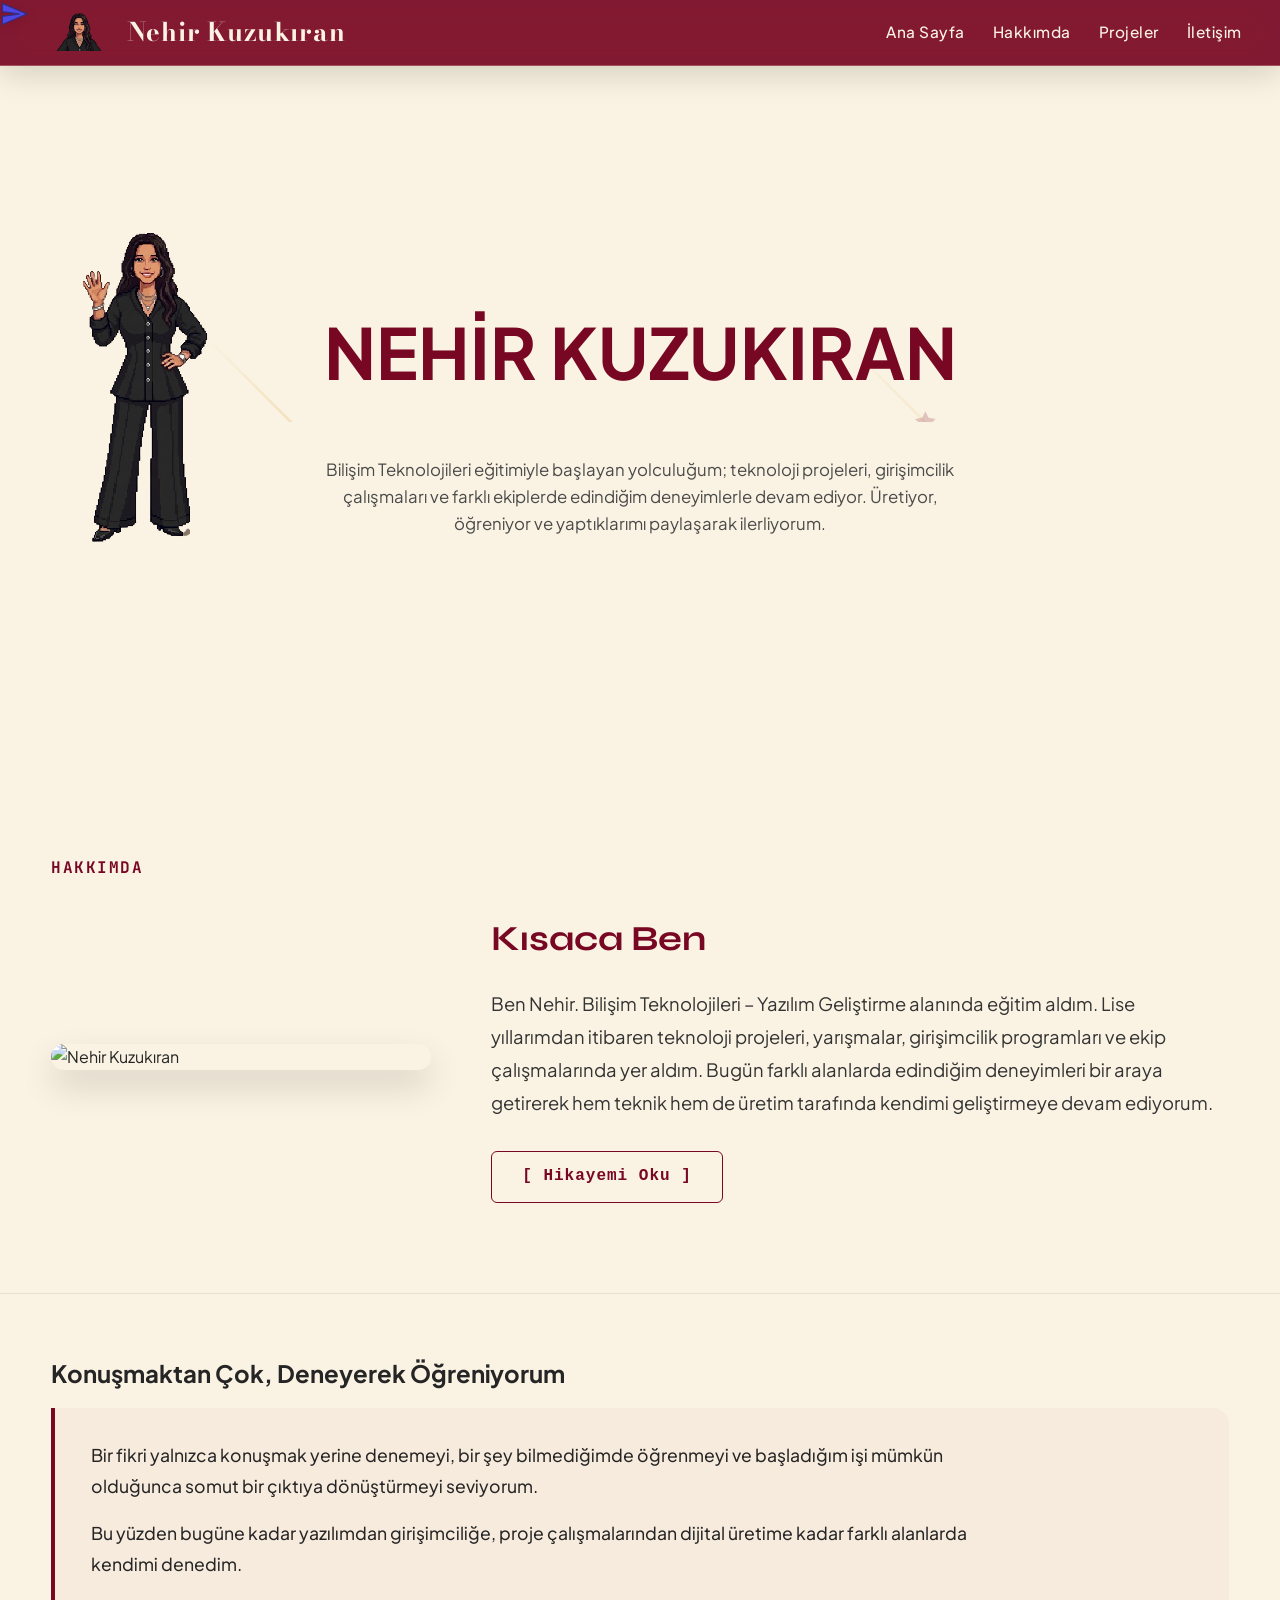
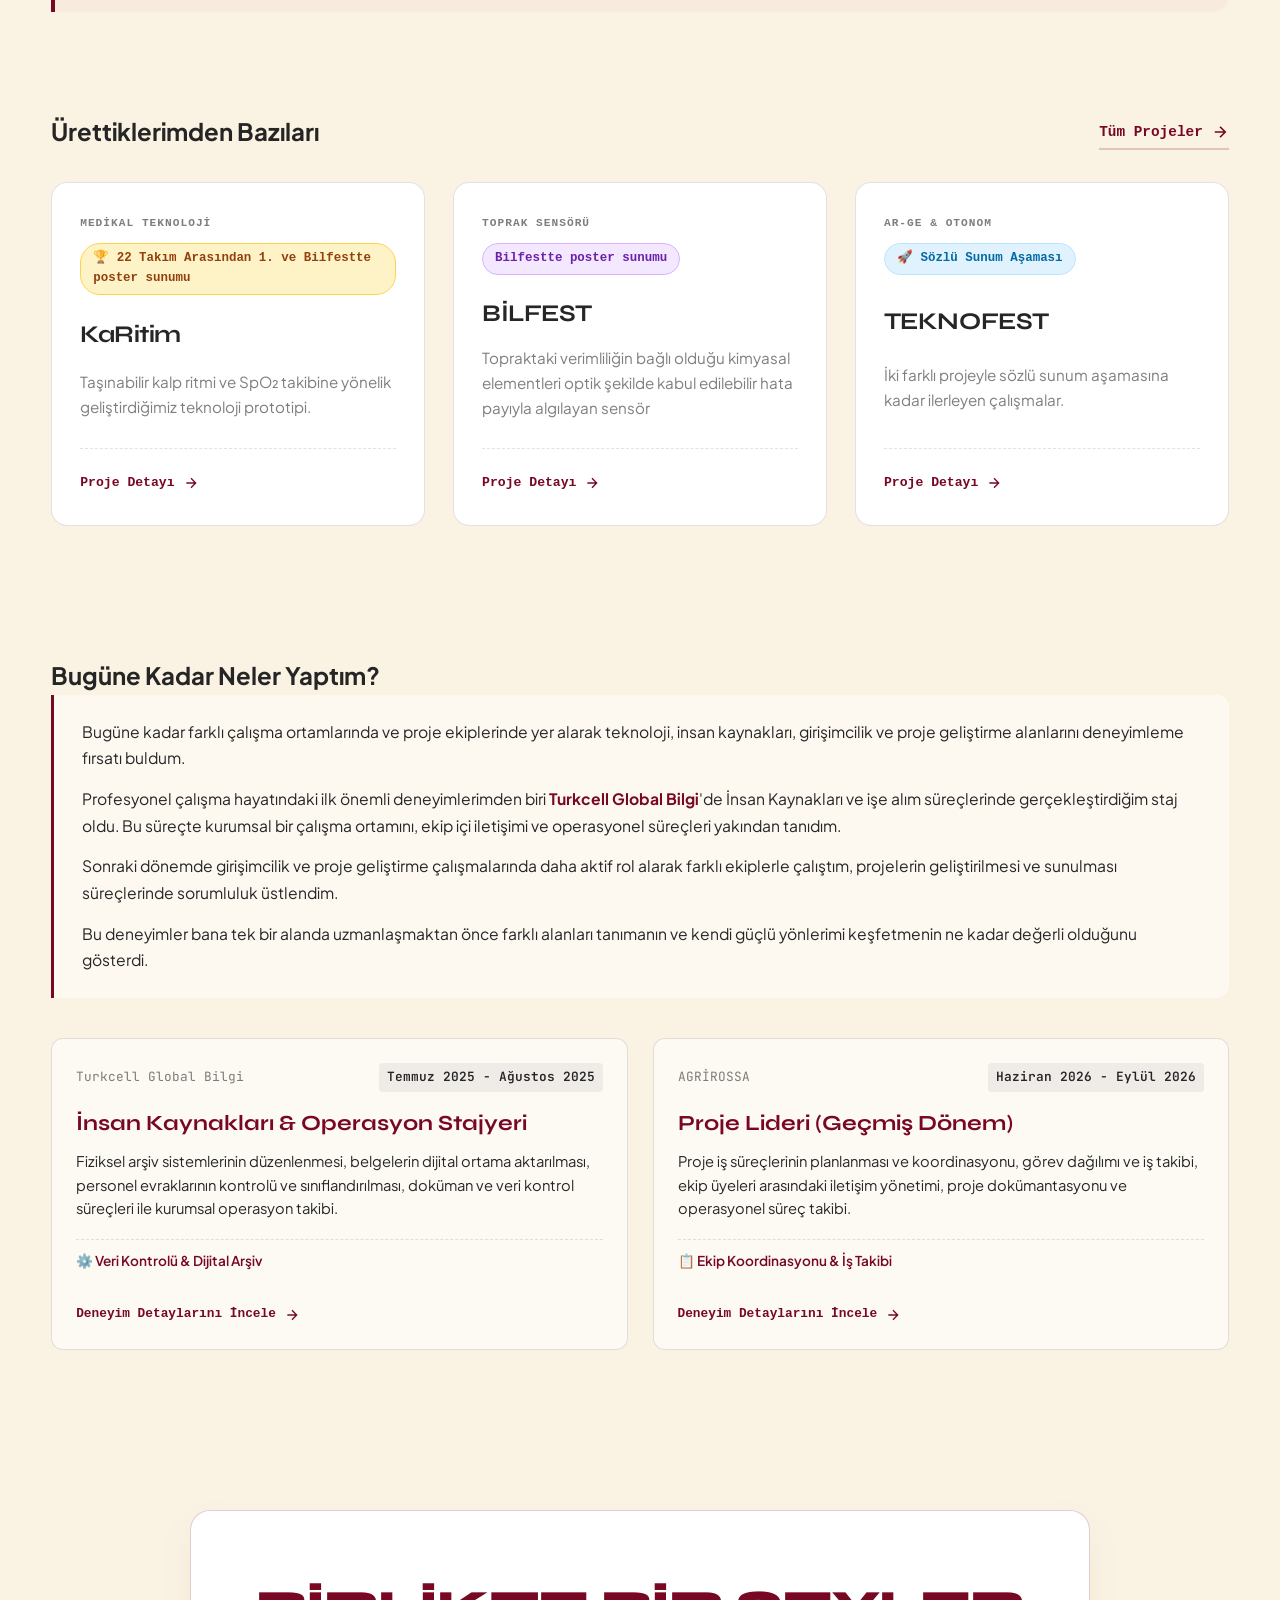
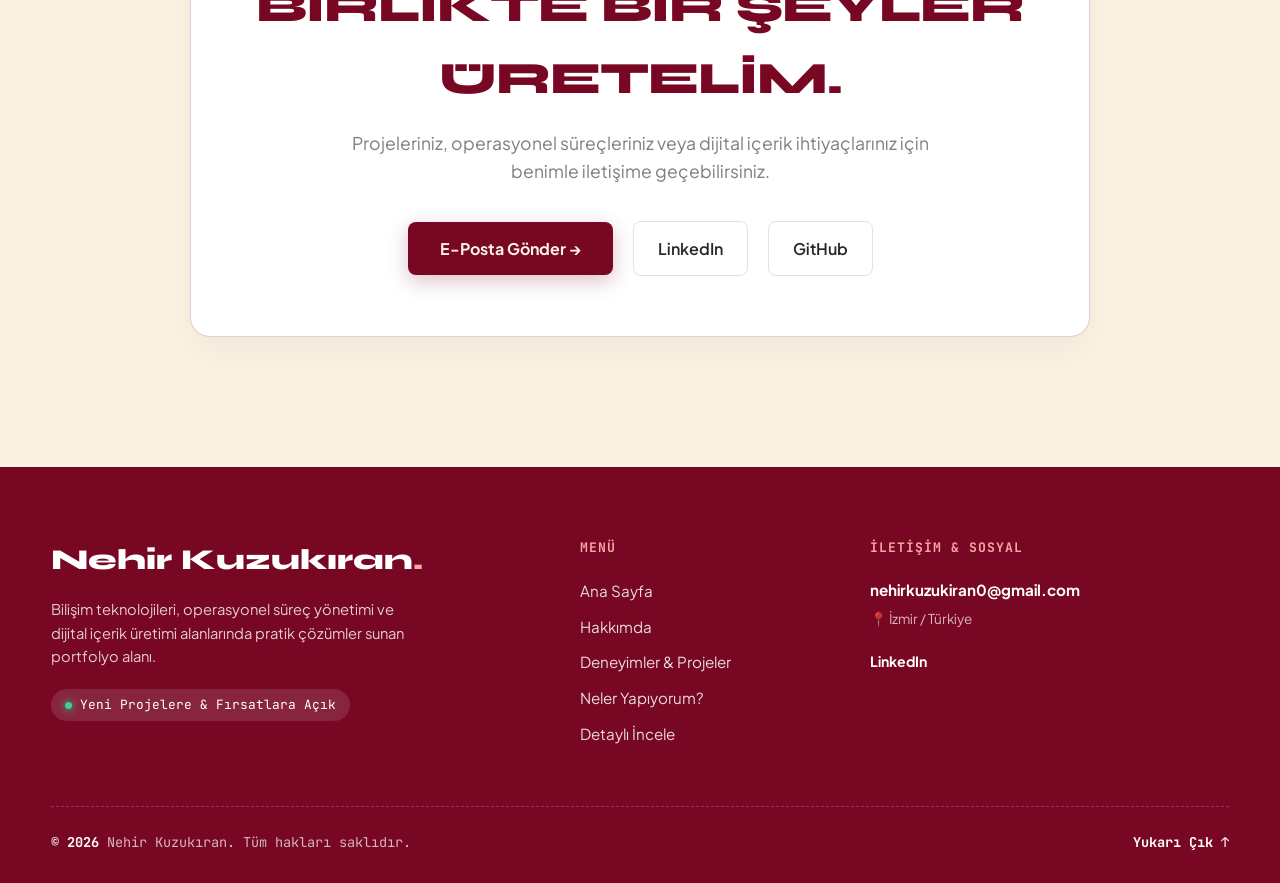
==== index.html @ dc05e30e "Add files via upload" ====
<!DOCTYPE html>
<html lang="tr">
<head>
  <meta charset="UTF-8">
  <meta name="viewport" content="width=device-width, initial-scale=1.0">
  <title>Nehir Kuzukıran — Kişisel Portfolyo</title>
   <!-- Temel SEO Etiketleri -->

<meta name="description" content="Nehir Kuzukıran resmi web sitesi. Hakkımda bilgiler, projelerim ve benimle iletişime geçebileceğiniz kişisel portfolyo platformu.">
<meta name="keywords" content="Nehir Kuzukıran, Nehir Kuzukiran, Nehir Kuzukıran portfolyo, Nehir Kuzukıran kimdir, Nehir Kuzukıran projeleri, kişisel web sitesi">
<meta name="author" content="Nehir Kuzukıran">
<meta name="robots" content="index, follow">
<meta name="viewport" content="width=device-width, initial-scale=1.0">
<meta charset="UTF-8">

<!-- Canonical URL -->
<link rel="canonical" href="https://nehirkuzukiran1.github.io/">

<!-- Open Graph / WhatsApp, LinkedIn & Sosyal Medya Paylaşım Kartı -->
<meta property="og:type" content="website">
<meta property="og:url" content="https://nehirkuzukiran1.github.io/">
<meta property="og:title" content="Nehir Kuzukıran | Kişisel Portfolyo &amp; Web Sitesi">
<meta property="og:description" content="Merhaba, ben Nehir! Siteme hoş geldin. Projelerimi inceleyebilir ve benimle iletişime geçebilirsin.">
<meta property="og:image" content="https://nehirkuzukiran1.github.io/img/logo.png">

<!-- Twitter / X Paylaşım Kartı -->
<meta name="twitter:card" content="summary_large_image">
<meta name="twitter:url" content="https://nehirkuzukiran1.github.io/">
<meta name="twitter:title" content="Nehir Kuzukıran | Kişisel Portfolyo &amp; Web Sitesi">
<meta name="twitter:description" content="Merhaba, ben Nehir! Siteme hoş geldin. Projelerimi inceleyebilir ve benimle iletişime geçebilirsin.">
<meta name="twitter:image" content="https://nehirkuzukiran1.github.io/img/logo.png">
  <!-- Tipografi ve Google Font Tanımlamaları -->
  <link rel="preconnect" href="https://fonts.googleapis.com">
  <link rel="preconnect" href="https://fonts.gstatic.com" crossorigin>
  <link href="https://fonts.googleapis.com/css2?family=Bodoni+Moda:ital,opsz,wght@0,6..96,400..900;1,6..96,400..900&family=Cinzel:wght@400..700&family=Cormorant+Garamond:ital,wght@0,400;0,600;1,400&family=JetBrains+Mono:wght@500;700&family=Playfair+Display:ital,wght@0,500;0,700;1,400&family=Plus+Jakarta+Sans:wght@400;500;600&family=Space+Grotesk:wght@500;700&family=Syne:wght@600;800&display=swap" rel="stylesheet">
  
  <!-- Ana CSS Dosyası -->
  <link rel="stylesheet" href="Nehirkuzukiran.CSS">
</head>
<body>


  <!-- ÖZEL KAĞIT UÇAK İMLECİ -->
  <div id="ozel-ucak-imlec">
    <svg viewBox="0 0 24 24" width="28" height="28">
      <path d="M2,21L23,12L2,3V10L17,12L2,14V21Z" fill="#4F46E5" stroke="#312E81" stroke-width="1"/>
    </svg>
  </div>

  <!-- ÜST MENÜ (HEADER) -->
  <header class="ust-menu-alani">
    <div class="ust-menu-ic-konteyner">
      <div class="header-sol-marka">
        <a href="index.html" style="text-decoration: none; display: flex; align-items: center; gap: 10px;">
          <img src="logo.png" alt="Nehir Kuzukıran Logo" class="header-logo-img">
          <span class="header-sol-isim">Nehir Kuzukıran</span>
        </a>
      </div>
      
      <div class="header-sag-grup">
        <nav class="navigasyon-linkleri">
          <a href="index.html">Ana Sayfa</a>
          <a href="hakkimda.html">Hakkımda</a> 
          <a href="projeler.html">Projeler</a>  
          <a href="iletisim.html">İletişim</a>
        </nav>
      </div>
    </div>
  </header>

  <main>
    <!-- HERO / MANİFESTO BÖLÜMÜ -->
    <section id="hero" class="hero-bolumu">
      <!-- Sol Taraf: Pixel Avatar ve Konuşma Balonu -->
      <div class="kose-avatar-alani">
        <div class="konusma-balonu">Merhaba, ben Nehir! Siteme hoş geldin! ✨</div>
        <div class="avatar-animation-box">
          <img src="selamvrennehir.png" class="pixel-avatar-gorsel avatar-durus" alt="Pixel Nehir Durus">
          <img src="elsallayaniki.png" class="pixel-avatar-gorsel avatar-sallama" alt="Pixel Nehir Sallama">
        </div>
      </div>

      <!-- Orta Taraf: Animasyonlu Yıldız Canvas ve Ortalanmış İsim -->
      <div class="hero-isim-alani">
        <canvas id="yildizlar-tuval"></canvas>
        <h1 class="dinamik-yazi-tipi font-zarif-1" id="hero-isim">NEHİR KUZUKIRAN</h1>
      </div>
      
      <!-- Tanıtım Metni ve Buton -->
      <p class="hero-bio">
       Bilişim Teknolojileri eğitimiyle başlayan yolculuğum; teknoloji projeleri, girişimcilik çalışmaları ve farklı ekiplerde edindiğim deneyimlerle devam ediyor.

Üretiyor, öğreniyor ve yaptıklarımı paylaşarak ilerliyorum.

      </p>

      
    </section>

    <!-- HAKKIMDA BÖLÜMÜ -->
    <section id="hakkimda" class="about-section">
      <h2 class="bolum-basligi">HAKKIMDA</h2>
      
      <div class="about-container">
        <div class="about-photo-wrapper">
          <img src="hakkında.jpg" alt="Nehir Kuzukıran" class="about-photo">
        </div>

        <div class="about-content">
          <h3 class="about-subtitle">Kısaca Ben</h3>
          <p class="about-text">
            Ben Nehir.

Bilişim Teknolojileri – Yazılım Geliştirme alanında eğitim aldım. Lise yıllarımdan itibaren teknoloji projeleri, yarışmalar, girişimcilik programları ve ekip çalışmalarında yer aldım.

Bugün farklı alanlarda edindiğim deneyimleri bir araya getirerek hem teknik hem de üretim tarafında kendimi geliştirmeye devam ediyorum.


          </p>
          <a href="hakkimda.html" class="about-details-btn">[ Hikayemi Oku ]</a>
        </div>
      </div>
    </section>
<!-- KARAKTER & YAKLAŞIM BÖLÜMÜ -->
<section id="yaklasim" class="yaklasim-bolumu">
  
  <h2 class="section-ana-baslik">Konuşmaktan Çok, Deneyerek Öğreniyorum</h2>

  <div class="yaklasim-kapsayici">
    <div class="yaklasim-metin-kutusu">
      <p class="yaklasim-paragraf">
        Bir fikri yalnızca konuşmak yerine denemeyi, bir şey bilmediğimde öğrenmeyi ve başladığım işi mümkün olduğunca somut bir çıktıya dönüştürmeyi seviyorum.
      </p>
      <p class="yaklasim-paragraf">
        Bu yüzden bugüne kadar yazılımdan girişimciliğe, proje çalışmalarından dijital üretime kadar farklı alanlarda kendimi denedim.
      </p>
    </div>
  </div>
</section>

<!-- ÖNE ÇIKAN 3 PROJE BÖLÜMÜ -->
<section id="one-cikan-projeler" class="projeler-bolumu">
  
  <div class="projeler-ust-alan">
    <h2 class="section-ana-baslik">Ürettiklerimden Bazıları</h2>
    <a href="projeler.html" class="tum-projeler-link">
      <span>Tüm Projeler</span>
      <svg width="18" height="18" viewBox="0 0 24 24" fill="none" stroke="currentColor" stroke-width="2.2"><path d="M5 12h14M12 5l7 7-7 7"/></svg>
    </a>
  </div>

  <div class="projeler-izgarasi-uclu">
    
    <!-- Proje 1: KaRitim -->
    <article class="proje-ozel-karti">
      <div class="proje-ust-meta">
        <span class="proje-kategori-tag">MEDİKAL TEKNOLOJİ</span>
        <span class="proje-basari-tag birincilik">🏆 22 Takım Arasından 1. ve Bilfestte poster sunumu </span>
      </div>
      <h3 class="proje-ozel-baslik">KaRitim</h3>
      <p class="proje-ozel-ozet">
        Taşınabilir kalp ritmi ve SpO₂ takibine yönelik geliştirdiğimiz teknoloji prototipi.
      </p>
      <div class="proje-alt-aksiyon">
        <a href="projeler.html#karitim" class="proje-detay-btn">
          <span>Proje Detayı</span>
          <svg width="16" height="16" viewBox="0 0 24 24" fill="none" stroke="currentColor" stroke-width="2"><path d="M5 12h14M12 5l7 7-7 7"/></svg>
        </a>
      </div>
    </article>

    <!-- Proje 2: Terravox -->
    <article class="proje-ozel-karti">
      <div class="proje-ust-meta">
        <span class="proje-kategori-tag">TOPRAK SENSÖRÜ </span>
        <span class="proje-basari-tag tubitak">Bilfestte poster sunumu </span>
      </div>
      <h3 class="proje-ozel-baslik">BİLFEST</h3>
      <p class="proje-ozel-ozet">
        Topraktaki verimliliğin bağlı olduğu kimyasal elementleri optik şekilde kabul edilebilir hata payıyla algılayan sensör  
      </p>
      <div class="proje-alt-aksiyon">
        <a href="projeler.html#tubitak" class="proje-detay-btn">
          <span>Proje Detayı</span>
          <svg width="16" height="16" viewBox="0 0 24 24" fill="none" stroke="currentColor" stroke-width="2"><path d="M5 12h14M12 5l7 7-7 7"/></svg>
        </a>
      </div>
    </article>

    <!-- Proje 3: TEKNOFEST -->
    <article class="proje-ozel-karti">
      <div class="proje-ust-meta">
        <span class="proje-kategori-tag">AR-GE & OTONOM</span>
        <span class="proje-basari-tag teknofest">🚀 Sözlü Sunum Aşaması</span>
      </div>
      <h3 class="proje-ozel-baslik">TEKNOFEST</h3>
      <p class="proje-ozel-ozet">
        İki farklı projeyle sözlü sunum aşamasına kadar ilerleyen çalışmalar.
      </p>
      <div class="proje-alt-aksiyon">
        <a href="projeler.html#teknofest" class="proje-detay-btn">
          <span>Proje Detayı</span>
          <svg width="16" height="16" viewBox="0 0 24 24" fill="none" stroke="currentColor" stroke-width="2"><path d="M5 12h14M12 5l7 7-7 7"/></svg>
        </a>
      </div>
    </article>

  </div>
</section>

   <!-- DENEYİMLER BÖLÜMÜ -->
<section id="deneyimler" class="deneyimler-bolumu">
  
  <!-- BÖLÜM BAŞLIĞI VE HİKÂYE ANLATIMI -->
  <div class="deneyim-hikaye-alani">
    
    <h2 class="section-ana-baslik">Bugüne Kadar Neler Yaptım?</h2>
    
    <div class="hikaye-metni-kutusu">
      <p>
        Bugüne kadar farklı çalışma ortamlarında ve proje ekiplerinde yer alarak teknoloji, insan kaynakları, girişimcilik ve proje geliştirme alanlarını deneyimleme fırsatı buldum.
      </p>
      <p>
        Profesyonel çalışma hayatındaki ilk önemli deneyimlerimden biri <strong>Turkcell Global Bilgi</strong>'de İnsan Kaynakları ve işe alım süreçlerinde gerçekleştirdiğim staj oldu. Bu süreçte kurumsal bir çalışma ortamını, ekip içi iletişimi ve operasyonel süreçleri yakından tanıdım.
      </p>
      <p>
        Sonraki dönemde girişimcilik ve proje geliştirme çalışmalarında daha aktif rol alarak farklı ekiplerle çalıştım, projelerin geliştirilmesi ve sunulması süreçlerinde sorumluluk üstlendim.
      </p>
      <p>
        Bu deneyimler bana tek bir alanda uzmanlaşmaktan önce farklı alanları tanımanın ve kendi güçlü yönlerimi keşfetmenin ne kadar değerli olduğunu gösterdi.
      </p>
    </div>
  </div>

  <!-- DENEYİM KARTLARI -->
  <div class="basarilar-izgarasi">
    
    <!-- Deneyim 1: Turkcell Global Bilgi -->
    <div class="basari-karti">
      <div class="kart-ust">
        <span class="proje-etiket">Turkcell Global Bilgi</span>
        <span class="proje-durum">Temmuz 2025 - Ağustos 2025</span>
      </div>
      <h4 class="kart-baslik">İnsan Kaynakları & Operasyon Stajyeri</h4>
      <p class="kart-ozet">
        Fiziksel arşiv sistemlerinin düzenlenmesi, belgelerin dijital ortama aktarılması, personel evraklarının kontrolü ve sınıflandırılması, doküman ve veri kontrol süreçleri ile kurumsal operasyon takibi.
      </p>
      <div class="kart-odul-kutusu">
        <span>⚙️ Veri Kontrolü & Dijital Arşiv</span>
      </div>
      <a href="hakkimda.html#turkcell" class="kart-link-btn">
        <span>Deneyim Detaylarını İncele</span>
        <svg width="16" height="16" viewBox="0 0 24 24" fill="none" stroke="currentColor" stroke-width="2"><path d="M5 12h14M12 5l7 7-7 7"/></svg>
      </a>
    </div>

    <!-- Deneyim 2: AGRİROSSA -->
    <div class="basari-karti">
      <div class="kart-ust">
        <span class="proje-etiket">AGRİROSSA</span>
        <span class="proje-durum">Haziran 2026 - Eylül 2026</span>
      </div>
      <h4 class="kart-baslik">Proje Lideri (Geçmiş Dönem)</h4>
      <p class="kart-ozet">
        Proje iş süreçlerinin planlanması ve koordinasyonu, görev dağılımı ve iş takibi, ekip üyeleri arasındaki iletişim yönetimi, proje dokümantasyonu ve operasyonel süreç takibi.
      </p>
      <div class="kart-odul-kutusu">
        <span>📋 Ekip Koordinasyonu & İş Takibi</span>
      </div>
      <a href="hakkimda.html#agrirossa" class="kart-link-btn">
        <span>Deneyim Detaylarını İncele</span>
        <svg width="16" height="16" viewBox="0 0 24 24" fill="none" stroke="currentColor" stroke-width="2"><path d="M5 12h14M12 5l7 7-7 7"/></svg>
      </a>
    </div>

   
  </div>
</section>
      </div>

     

    <!-- İLETİŞİM / ÇAĞRI BÖLÜMÜ (FOOTER'DAN AYRI) -->
    <section id="iletisim" class="iletisim-bolumu">
      <div class="iletisim-kapsayici">
        <h2 class="iletisim-baslik">BİRLİKTE BİR ŞEYLER ÜRETELİM.</h2>
        <p class="iletisim-alt-yazi">
          Projeleriniz, operasyonel süreçleriniz veya dijital içerik ihtiyaçlarınız için benimle iletişime geçebilirsiniz.
        </p>
        <div class="iletisim-eylemler">
          <a href="iletisim.html" class="btn-eposta">E-Posta Gönder →</a>
          <a href="https://linkedin.com/in/nehirkuzukiran" target="_blank" rel="noopener" class="iletisim-link">LinkedIn</a>
          <a href="https://github.com" target="_blank" rel="noopener" class="iletisim-link">GitHub</a>
        </div>
      </div>
    </section>
  </main>

  <!-- TAM GENİŞLİK BORDO FOOTER -->
  <footer class="site-footer">
    <div class="footer-kapsayici">
      
      <div class="footer-izgara">
        <div class="footer-sutun">
          <h3 class="footer-logo">Nehir Kuzukıran<span>.</span></h3>
          <p class="footer-ozet-metin">
            Bilişim teknolojileri, operasyonel süreç yönetimi ve dijital içerik üretimi alanlarında pratik çözümler sunan portfolyo alanı.
          </p>
          <div class="footer-durum-rozet">
            <span class="durum-isik"></span>
            <span>Yeni Projelere & Fırsatlara Açık</span>
          </div>
        </div>

        <div class="footer-sutun">
          <h4 class="footer-sutun-baslik"> MENÜ</h4>
          <ul class="footer-menulist">
            <li><a href="index.html">Ana Sayfa</a></li>
            <li><a href="hakkimda.html">Hakkımda</a></li>
            <li><a href="#projeler">Deneyimler & Projeler</a></li>
            <li><a href="#uzmanliklar">Neler Yapıyorum?</a></li>
            <li><a href="hakkimda.html">Detaylı İncele</a></li>
          </ul>
        </div>

        <div class="footer-sutun">
          <h4 class="footer-sutun-baslik"> İLETİŞİM & SOSYAL</h4>
          <div class="footer-iletisim-kutusu">
            <a href="file:///C:/Users/nehir/Desktop/web%20sitesi/portfolio/iletisim.html.html" class="footer-eposta-link">nehirkuzukiran0@gmail.com</a>
            <span class="footer-konum">📍 İzmir / Türkiye</span>
          </div>
          <div class="footer-sosyal-medya">
            <a href="https://linkedin.com/in/nehirkuzukiran" target="_blank" rel="noopener" class="sosyal-icon">LinkedIn</a>
          </div>
        </div>
      </div>

      <div class="footer-alt-bar">
        <div class="telif-yazisi">
          <span class="telif-yil">© 2026</span> Nehir Kuzukıran. Tüm hakları saklıdır.
        </div>
        <a href="#hero" class="yukari-cik-btn">Yukarı Çık ↑</a>
      </div>

    </div>
  </footer>

  <!-- SCRIPTS -->
  <script>
    /* Yıldız Canvas Animasyonu */
    const yildizTuvali = document.getElementById('yildizlar-tuval');
    const cizimKonteksi = yildizTuvali.getContext('2d');
    const isimKonteyneri = document.querySelector('.hero-isim-alani');

    let yildizDizisi = [];

    function tuvaliYenidenBoyutlandir() {
      if (isimKonteyneri) {
        yildizTuvali.width = isimKonteyneri.offsetWidth;
        yildizTuvali.height = isimKonteyneri.offsetHeight;
      }
    }

    window.addEventListener('resize', tuvaliYenidenBoyutlandir);
    tuvaliYenidenBoyutlandir();

    function yildizSekliCiz(merkezX, merkezY, koseSayisi, disYaricap, icYaricap, opaklik) {
      let aci = (Math.PI / 2) * 3;
      let x = merkezX;
      let y = merkezY;
      let adim = Math.PI / koseSayisi;

      cizimKonteksi.beginPath();
      cizimKonteksi.moveTo(merkezX, merkezY - disYaricap);
      for (let i = 0; i < koseSayisi; i++) {
        x = merkezX + Math.cos(aci) * disYaricap;
        y = merkezY + Math.sin(aci) * disYaricap;
        cizimKonteksi.lineTo(x, y);
        aci += adim;

        x = merkezX + Math.cos(aci) * icYaricap;
        y = merkezY + Math.sin(aci) * icYaricap;
        cizimKonteksi.lineTo(x, y);
        aci += adim;
      }
      cizimKonteksi.lineTo(merkezX, merkezY - disYaricap);
      cizimKonteksi.closePath();
      
      cizimKonteksi.fillStyle = `rgba(120, 7, 35, ${opaklik})`;
      cizimKonteksi.fill();
    }

    class AltinKayanYildiz {
      constructor() {
        this.sifirla();
      }

      sifirla() {
        this.gecikme = Math.random() * 80;
        this.x = Math.random() * (yildizTuvali.width * 1.2) - yildizTuvali.width * 0.1;
        this.y = Math.random() * (yildizTuvali.height * 0.3) - 20;
        this.boyut = Math.random() * 6 + 7;
        this.hiz = Math.random() * 6 + 5;
        this.kuyrukUzunlugu = Math.random() * 120 + 100;
        this.aci = Math.PI / 4;
        this.opaklik = 0;
        this.maksOpaklik = Math.random() * 0.85 + 0.3;
        this.beliriyorMu = true;
      }

      guncelle() {
        if (this.gecikme > 0) {
          this.gecikme--;
          return;
        }

        this.x += Math.cos(this.aci) * this.hiz;
        this.y += Math.sin(this.aci) * this.hiz;

        if (this.beliriyorMu) {
          this.opaklik += 0.05;
          if (this.opaklik >= this.maksOpaklik) this.beliriyorMu = false;
        } else {
          this.opaklik -= 0.02;
        }

        if (this.opaklik <= 0 || this.x > yildizTuvali.width + 100 || this.y > yildizTuvali.height + 100) {
          this.sifirla();
        }
      }

      ciz() {
        if (this.gecikme > 0) return;

        cizimKonteksi.save();
        let kuyrukX = this.x - Math.cos(this.aci) * this.kuyrukUzunlugu;
        let kuyrukY = this.y - Math.sin(this.aci) * this.kuyrukUzunlugu;

        let gradyan = cizimKonteksi.createLinearGradient(this.x, this.y, kuyrukX, kuyrukY);
        gradyan.addColorStop(0, `rgba(235, 190, 90, ${this.opaklik * 0.9})`);
        gradyan.addColorStop(0.4, `rgba(223, 175, 75, ${this.opaklik * 0.5})`);
        gradyan.addColorStop(1, `rgba(223, 175, 75, 0)`);

        cizimKonteksi.strokeStyle = gradyan;
        cizimKonteksi.lineWidth = 2.5;
        cizimKonteksi.beginPath();
        cizimKonteksi.moveTo(this.x, this.y);
        cizimKonteksi.lineTo(kuyrukX, kuyrukY);
        cizimKonteksi.stroke();

        yildizSekliCiz(this.x, this.y, 5, this.boyut, this.boyut / 2, this.opaklik);
        cizimKonteksi.restore();
      }
    }

    for (let i = 0; i < 4; i++) {
      yildizDizisi.push(new AltinKayanYildiz());
    }

    function kareAnimateEt() {
      cizimKonteksi.clearRect(0, 0, yildizTuvali.width, yildizTuvali.height);
      yildizDizisi.forEach(yildiz => {
        yildiz.guncelle();
        yildiz.ciz();
      });
      requestAnimationFrame(kareAnimateEt);
    }

    kareAnimateEt();

    /* Uçak İmleci & Parıltı Efekti */
    const ucakImleci = document.getElementById('ozel-ucak-imlec');
    let sonX = 0;
    let sonY = 0;

    window.addEventListener('mousemove', (e) => {
      const x = e.clientX;
      const y = e.clientY;

      ucakImleci.style.left = `${x}px`;
      ucakImleci.style.top = `${y}px`;

      const mesafeX = x - sonX;
      const mesafeY = y - sonY;
      const toplamMesafe = Math.hypot(mesafeX, mesafeY);

      if (toplamMesafe > 2) {
        const aci = Math.atan2(mesafeY, mesafeX) * (180 / Math.PI);
        ucakImleci.style.transform = `translate(-50%, -50%) rotate(${aci}deg)`;

        lilaBulutIziOlustur(x, y);

        if (Math.random() < 0.6) {
          pariltiIziOlustur(x, y);
        }

        sonX = x;
        sonY = y;
      }
    });

    function lilaBulutIziOlustur(x, y) {
      const bulut = document.createElement('div');
      bulut.className = 'ucak-izi-lila-bulut';

      const boyut = Math.random() * 18 + 12;
      bulut.style.width = `${boyut}px`;
      bulut.style.height = `${boyut}px`;

      const kaymaX = (Math.random() - 0.5) * 8;
      const kaymaY = (Math.random() - 0.5) * 8;

      bulut.style.left = `${x + kaymaX}px`;
      bulut.style.top = `${y + kaymaY}px`;

      document.body.appendChild(bulut);

      setTimeout(() => {
        bulut.remove();
      }, 2500);
    }

    function pariltiIziOlustur(x, y) {
      const parilti = document.createElement('div');
      parilti.className = 'ucak-izi-parilti';

      const boyut = Math.random() * 4 + 3;
      parilti.style.width = `${boyut}px`;
      parilti.style.height = `${boyut}px`;

      const renkler = ['#C084FC', '#A855F7', '#E9D5FF', '#780723', '#818CF8'];
      const secilenRenk = renkler[Math.floor(Math.random() * renkler.length)];
      parilti.style.backgroundColor = secilenRenk;
      parilti.style.boxShadow = `0 0 ${boyut * 2}px ${secilenRenk}`;

      const hizX = (Math.random() - 0.5) * 30 + 'px';
      const hizY = (Math.random() - 0.5) * 30 + 'px';
      parilti.style.setProperty('--hizX', hizX);
      parilti.style.setProperty('--hizY', hizY);

      parilti.style.left = `${x}px`;
      parilti.style.top = `${y}px`;

      document.body.appendChild(parilti);

      setTimeout(() => {
        parilti.remove();
      }, 2000);     
    }

    /* Dinamik Font Değiştirme */
    document.addEventListener("DOMContentLoaded", () => {
      const heroIsimEtiketi = document.getElementById('hero-isim');

      const fontSiniflari = [
        "font-zarif-1",
        "font-zarif-2",
        "font-zarif-3",
        "font-zarif-4",
        "font-sert-1",
        "font-sert-2",
        "font-sert-3"
      ];

      let fontSirasi = 0;

      if (heroIsimEtiketi) {
        setInterval(() => {
          heroIsimEtiketi.classList.remove(fontSiniflari[fontSirasi]);
          fontSirasi = (fontSirasi + 1) % fontSiniflari.length;
          heroIsimEtiketi.classList.add(fontSiniflari[fontSirasi]);
        }, 400);
      }
    });
  </script>
</body>
</html>
---- Nehirkuzukiran.CSS ----
/* ==========================================================================
   1. RENK PALETİ VE GLOBAL DEĞİŞKENLER
   ========================================================================== */
:root {
  --ana-arka-plan: #faf3e3;
  --vurgu-bordo: #780723;
  --koyu-metin: rgba(20, 20, 22, 0.92);
  --soluk-metin: rgba(20, 20, 22, 0.55);
  --ince-cizgi: rgba(20, 20, 22, 0.12);
  --lila-bulut: rgba(216, 180, 254, 0.85);

  --font-hero: 'Space Grotesk', sans-serif;
  --font-baslik: 'Syne', sans-serif;
  --font-govde: 'Plus Jakarta Sans', sans-serif;
}

/* ==========================================================================
   2. TEMEL SIFIRLAMA VE ÖZEL İMLEÇ ALTYAPISI
   ========================================================================== */
*, *::before, *::after {
  margin: 0;
  padding: 0;
  box-sizing: border-box;
}

/* Varsayılan fare imlecini sadece masaüstü / fareli cihazlarda gizle */
@media (hover: hover) and (pointer: fine) {
  html, body, a, button, input {
    cursor: none !important;
  }
}

html {
  scroll-behavior: smooth;
  overflow-x: hidden;
  width: 100%;
}

body {
  background-color: var(--ana-arka-plan);
  color: var(--koyu-metin);
  font-family: var(--font-govde);
  line-height: 1.6;
  width: 100%;
  max-width: 100%;
  overflow-x: hidden;
  margin: 0;
  padding: 0;
}

/* ==========================================================================
   3. SAYFA BÖLÜMLERİ VE GENEL DÜZEN
   ========================================================================== */
body > main,
.container,
.main-wrapper {
  width: 100% !important;
  max-width: 100% !important;
  margin: 0 auto !important;
  padding: 0 !important;
}

section,
.hero-bolumu,
.about-section,
.basarilar-bolumu,
.uzmanlik-bolumu,
.iletisim-bolumu {
  width: 100% !important;
  max-width: 1400px !important;
  margin: 0 auto !important;
  padding-left: 4vw !important;
  padding-right: 4vw !important;
  box-sizing: border-box !important;
}

/* ==========================================================================
   4. ÖZEL UÇAK İMLECİ VE PARILTI EFEKTLERİ
   ========================================================================== */
#ozel-ucak-imlec {
  position: fixed;
  top: 0;
  left: 0;
  width: 28px;
  height: 28px;
  pointer-events: none !important;
  z-index: 999999 !important;
  will-change: transform;
  filter: drop-shadow(0 2px 6px rgba(120, 7, 35, 0.4));
}

#ozel-ucak-imlec svg {
  display: block;
  width: 100%;
  height: 100%;
}

.ucak-izi-lila-bulut {
  position: fixed;
  pointer-events: none !important;
  background: var(--lila-bulut);
  border-radius: 50%;
  z-index: 999990;
  transform: translate(-50%, -50%) scale(0.3);
  filter: blur(5px);
  box-shadow: 0 0 14px rgba(120, 7, 35, 0.5);
  animation: lilaBulutSonomu 2.5s cubic-bezier(0.16, 1, 0.3, 1) forwards;
}

@keyframes lilaBulutSonomu {
  0% { opacity: 0.9; transform: translate(-50%, -50%) scale(0.4); }
  35% { opacity: 0.75; transform: translate(-50%, -50%) scale(1.7); }
  100% { opacity: 0; transform: translate(-50%, -50%) scale(3.5); filter: blur(12px); }
}

.ucak-izi-parilti {
  position: fixed;
  pointer-events: none !important;
  border-radius: 50%;
  z-index: 999995;
  transform: translate(-50%, -50%);
  animation: pariltiKaybolma 2s ease-out forwards;
}

@keyframes pariltiKaybolma {
  0% { opacity: 1; transform: translate(-50%, -50%) scale(1) rotate(0deg); }
  100% { opacity: 0; transform: translate(calc(-50% + var(--hizX)), calc(-50% + var(--hizY))) scale(0.1) rotate(220deg); }
}

/* ==========================================================================
   5. ÜST MENÜ (HEADER)
   ========================================================================== */
.ust-menu-alani {
  position: fixed;
  top: 0;
  left: 0;
  width: 100%;
  padding: 12px 3vw;
  background: rgba(120, 7, 35, 0.92);
  backdrop-filter: blur(12px) saturate(160%);
  -webkit-backdrop-filter: blur(12px) saturate(160%);
  z-index: 1000;
  border-bottom: 1px solid rgba(250, 243, 227, 0.25);
  box-shadow: 0 8px 32px rgba(0, 0, 0, 0.15);
}

.ust-menu-ic-konteyner {
  display: flex;
  justify-content: space-between;
  align-items: center;
  width: 100%;
  max-width: 1400px;
  margin: 0 auto;
}

.header-sol-marka {
  display: flex;
  align-items: center;
  gap: 12px;
}

.header-logo-img {
  height: 38px;
  width: auto;
  display: block;
  object-fit: contain;
}

.header-sol-isim {
  font-family: 'Bodoni Moda', 'Playfair Display', serif;
  font-size: 1.6rem;
  font-weight: 700;
  letter-spacing: 0.8px;
  color: #FAF3E3;
  white-space: nowrap;
}

.header-sag-grup {
  display: flex;
  align-items: center;
}

.navigasyon-linkleri {
  display: flex;
  gap: 28px;
}

.navigasyon-linkleri a {
  color: #faf3e3;
  text-decoration: none;
  font-size: clamp(0.85rem, 1.2vw, 1rem);
  font-weight: 500;
  letter-spacing: 0.5px;
  transition: all 0.3s ease;
}

.navigasyon-linkleri a:hover {
  color: #ffffff;
  text-shadow: 0 0 10px rgba(255, 255, 255, 0.8);
}

/* ==========================================================================
   6. HERO / GİRİŞ BÖLÜMÜ
   ========================================================================== */
.hero-bolumu {
  position: relative;
  min-height: 85vh;
  padding-top: 140px;
  padding-bottom: 60px;
  display: flex;
  flex-direction: column;
  align-items: center;
  justify-content: center;
  overflow: hidden;
}

.kose-avatar-alani {
  position: absolute;
  left: 3vw;
  top: 50%;
  transform: translateY(-50%);
  width: 220px;
  height: 320px;
  z-index: 5;
  display: flex;
  flex-direction: column;
  align-items: center;
  justify-content: flex-end;
}

.avatar-animation-box {
  position: relative;
  width: 100%;
  height: 100%;
}

.pixel-avatar-gorsel {
  width: 100%;
  height: 100%;
  object-fit: contain;
  object-position: bottom center;
  image-rendering: pixelated;
  transition: transform 0.3s ease, filter 0.3s ease;
}

.avatar-sallama {
  position: absolute;
  top: 0;
  left: 0;
  opacity: 0;
}

.kose-avatar-alani:hover .avatar-durus { animation: avatarSallaBir 0.30s infinite alternate steps(1); }
.kose-avatar-alani:hover .avatar-sallama { animation: avatarSallaIki 0.30s infinite alternate steps(1); }

@keyframes avatarSallaBir { 0% { opacity: 1; } 50% { opacity: 0; } 100% { opacity: 1; } }
@keyframes avatarSallaIki { 0% { opacity: 0; } 50% { opacity: 1; } 100% { opacity: 0; } }

.kose-avatar-alani:hover .pixel-avatar-gorsel {
  transform: scale(1.02) translateY(-4px);
  filter: drop-shadow(0 14px 25px rgba(120, 7, 35, 0.28));
}

.konusma-balonu {
  position: absolute;
  top: 0px;
  left: 50%;
  transform: translateX(-50%);
  background-color: #ffffff;
  color: #333333;
  padding: 8px 14px;
  border-radius: 10px;
  font-size: 0.8rem;
  font-weight: 600;
  white-space: nowrap;
  box-shadow: 0 4px 12px rgba(0, 0, 0, 0.1);
  border: 1px solid rgba(120, 7, 35, 0.2);
  opacity: 0;
  visibility: hidden;
  transition: all 0.3s ease;
  pointer-events: none;
  z-index: 10;
}

.konusma-balonu::after {
  content: '';
  position: absolute;
  bottom: -5px;
  left: 50%;
  transform: translateX(-50%);
  border-width: 5px 5px 0;
  border-style: solid;
  border-color: #ffffff transparent;
}

.kose-avatar-alani:hover .konusma-balonu {
  opacity: 1;
  visibility: visible;
  top: -25px;
}

.hero-isim-alani {
  position: relative;
  width: 100%;
  height: 140px;
  margin: 0 auto 20px auto;
  display: flex;
  justify-content: center;
  align-items: center;
  text-align: center;
  z-index: 2;
}

#yildizlar-tuval {
  position: absolute;
  top: 0;
  left: 0;
  width: 100%;
  height: 100%;
  pointer-events: none;
  z-index: 1;
}

.dinamik-yazi-tipi {
  position: relative;
  z-index: 2;
  font-size: clamp(2.5rem, 5.5vw, 4.8rem);
  color: var(--vurgu-bordo);
  text-align: center;
  margin: 0;
  white-space: nowrap;
}

.font-zarif-1 { font-family: 'Playfair Display', serif; font-weight: 700; letter-spacing: -1.5px; }
.font-zarif-2 { font-family: 'Cinzel', serif; font-weight: 700; letter-spacing: -2.5px; }
.font-zarif-3 { font-family: 'Cormorant Garamond', serif; font-weight: 700; letter-spacing: 0.5px; }
.font-zarif-4 { font-family: 'Bodoni Moda', serif; font-weight: 700; letter-spacing: -2px; }
.font-sert-1  { font-family: 'Space Grotesk', sans-serif; font-weight: 700; letter-spacing: -1px; }
.font-sert-3  { font-family: 'JetBrains Mono', monospace; font-weight: 700; letter-spacing: -3.5px; }

.hero-bio {
  max-width: 650px;
  margin: 15px auto 25px auto;
  font-size: 1.05rem;
  line-height: 1.6;
  color: #4a4a4a;
  text-align: center;
}

.hero-btn-wrapper {
  text-align: center;
  margin-top: 15px;
}

.hero-about-btn {
  display: inline-block;
  padding: 10px 24px;
  color: #780723;
  font-family: monospace;
  font-weight: bold;
  font-size: 0.95rem;
  text-decoration: none;
  letter-spacing: 1px;
  border: 1px solid #780723;
  transition: all 0.3s ease;
}

.hero-about-btn:hover {
  color: #FAF3E3;
  background-color: #780723;
  border-radius: 6px;
  box-shadow: 0 4px 12px rgba(120, 7, 35, 0.25);
}

/* ==========================================================================
   7. HAKKIMDA BÖLÜMÜ
   ========================================================================== */
.about-section {
  padding: 90px 0;
  border-bottom: 1px solid rgba(0, 0, 0, 0.08);
}

.bolum-basligi {
  font-family: 'JetBrains Mono', monospace;
  font-size: 1rem;
  color: var(--vurgu-bordo);
  margin-bottom: 30px;
  letter-spacing: 1.5px;
}

.about-container {
  display: flex !important;
  align-items: center !important;
  justify-content: space-between !important;
  gap: 60px !important;
  width: 100% !important;
}

.about-photo-wrapper {
  flex: 0 0 380px;
  display: flex;
  justify-content: center;
  align-items: center;
}

.about-photo {
  width: 100%;
  max-width: 380px;
  height: auto;
  border-radius: 14px;
  object-fit: cover;
  box-shadow: 0 16px 35px rgba(0, 0, 0, 0.14);
  transition: transform 0.3s ease, box-shadow 0.3s ease;
}

.about-photo:hover {
  transform: translateY(-6px);
  box-shadow: 0 20px 40px rgba(0, 0, 0, 0.18);
}

.about-content {
  flex: 1;
  display: flex;
  flex-direction: column;
  justify-content: center;
}

.about-subtitle {
  font-size: 2.2rem;
  color: #780723;
  font-weight: 700;
  margin-bottom: 20px;
  font-family: 'Syne', serif;
}

.about-text {
  font-size: 1.15rem;
  line-height: 1.8;
  color: #333333;
  margin-bottom: 32px;
}

.about-details-btn {
  align-self: flex-start;
  display: inline-block;
  padding: 12px 30px;
  color: #780723;
  font-family: monospace;
  font-weight: bold;
  font-size: 1rem;
  text-decoration: none;
  letter-spacing: 1px;
  border: 1px solid #780723;
  border-radius: 6px;
  transition: all 0.3s ease;
}

.about-details-btn:hover {
  background-color: #780723;
  color: #FAF3E3;
  box-shadow: 0 6px 18px rgba(120, 7, 35, 0.28);
}

/* ==========================================================================
   8. ÖNE ÇIKAN BAŞARILAR VE PROJELER BÖLÜMÜ
   ========================================================================== */
.basarilar-bolumu {
  padding: 80px 0;
  border-bottom: 1px solid var(--ince-cizgi);
}

.basarilar-header {
  margin-bottom: 40px;
}

.basarilar-rozet, .bolum-rozet {
  font-family: 'JetBrains Mono', monospace;
  font-size: 0.85rem;
  color: var(--vurgu-bordo);
  letter-spacing: 1.5px;
  font-weight: 700;
}

.basarilar-ana-baslik {
  font-family: var(--font-baslik);
  font-size: clamp(1.8rem, 3vw, 2.8rem);
  color: var(--koyu-metin);
  margin: 10px 0 15px 0;
  line-height: 1.2;
}

.basarilar-alt-aciklama {
  font-size: 1.05rem;
  color: var(--soluk-metin);
  max-width: 680px;
}

.basarilar-izgarasi {
  display: grid !important;
  grid-template-columns: repeat(auto-fit, minmax(300px, 1fr)) !important;
  gap: 25px !important;
  width: 100% !important;
}

.basari-karti {
  background: rgba(255, 255, 255, 0.6);
  border: 1px solid var(--ince-cizgi);
  border-radius: 12px;
  padding: 24px;
  display: flex;
  flex-direction: column;
  justify-content: space-between;
  transition: all 0.35s cubic-bezier(0.16, 1, 0.3, 1);
}

.basari-karti:hover {
  transform: translateY(-6px);
  background: #ffffff;
  border-color: var(--vurgu-bordo);
  box-shadow: 0 12px 28px rgba(120, 7, 35, 0.08);
}

.kart-vurgulu {
  border: 1px solid rgba(120, 7, 35, 0.3);
  background: rgba(120, 7, 35, 0.02);
}

.kart-ust {
  display: flex;
  justify-content: space-between;
  align-items: center;
  margin-bottom: 14px;
  font-size: 0.8rem;
  font-family: 'JetBrains Mono', monospace;
}

.proje-etiket { color: var(--soluk-metin); }
.proje-durum {
  background: rgba(20, 20, 22, 0.06);
  padding: 4px 8px;
  border-radius: 4px;
  font-weight: 600;
}
.proje-durum.odul {
  background: rgba(120, 7, 35, 0.1);
  color: var(--vurgu-bordo);
}

.kart-baslik {
  font-family: var(--font-baslik);
  font-size: 1.35rem;
  color: var(--vurgu-bordo);
  margin-bottom: 10px;
}

.kart-ozet {
  font-size: 0.92rem;
  line-height: 1.6;
  color: var(--koyu-metin);
  margin-bottom: 18px;
}

.kart-odul-kutusu {
  font-size: 0.85rem;
  font-weight: 600;
  color: var(--vurgu-bordo);
  margin-bottom: 18px;
  padding-top: 10px;
  border-top: 1px dashed var(--ince-cizgi);
}

.kart-link-btn {
  display: inline-flex;
  align-items: center;
  gap: 8px;
  text-decoration: none;
  color: var(--koyu-metin);
  font-weight: 700;
  font-size: 0.88rem;
  transition: color 0.3s ease;
  margin-top: auto;
}

.kart-link-btn svg { transition: transform 0.3s ease; }
.basari-karti:hover .kart-link-btn { color: var(--vurgu-bordo); }
.basari-karti:hover .kart-link-btn svg { transform: translateX(5px); }

/* ==========================================================================
   9. UZMANLIK ALANLARI BÖLÜMÜ
   ========================================================================== */
.uzmanlik-bolumu {
  padding: 80px 0 60px 0;
  border-top: 1px solid rgba(20, 20, 22, 0.15);
}

.uzmanlik-izgarasi {
  display: grid;
  grid-template-columns: repeat(3, 1fr) !important;
  gap: 40px !important;
  margin-top: 25px;
}

.sutun-baslik {
  font-family: 'Syne', sans-serif;
  font-size: 1.1rem;
  font-weight: 800;
  color: var(--vurgu-bordo, #780723);
  margin-bottom: 20px;
  letter-spacing: -0.3px;
}

.uzmanlik-liste {
  list-style: none;
  padding: 0;
  margin: 0;
}

.uzmanlik-liste li {
  font-size: 0.95rem;
  color: var(--koyu-metin, #2b2b2e);
  padding: 12px 0;
  border-bottom: 1px solid rgba(20, 20, 22, 0.12);
  line-height: 1.4;
}

.uzmanlik-liste li:last-child { border-bottom: none; }

/* ==========================================================================
   10. İLETİŞİM BÖLÜMÜ
   ========================================================================== */
.iletisim-bolumu {
  padding: 90px 0;
  text-align: center;
}

.iletisim-kapsayici {
  background: #ffffff;
  border: 1px solid rgba(120, 7, 35, 0.2);
  border-radius: 20px;
  padding: 60px 40px;
  box-shadow: 0 16px 40px rgba(120, 7, 35, 0.05);
  max-width: 900px !important;
  margin: 0 auto;
}

.iletisim-baslik {
  font-family: 'Syne', sans-serif;
  font-size: clamp(2rem, 3.5vw, 3rem);
  font-weight: 800;
  color: var(--vurgu-bordo);
  margin-bottom: 15px;
  letter-spacing: -1px;
}

.iletisim-alt-yazi {
  font-size: 1.1rem;
  color: var(--soluk-metin);
  max-width: 600px;
  margin: 0 auto 35px auto;
  line-height: 1.6;
}

.iletisim-eylemler {
  display: flex;
  align-items: center;
  justify-content: center;
  gap: 20px;
  flex-wrap: wrap;
}

.btn-eposta {
  display: inline-block;
  padding: 14px 32px;
  background-color: var(--vurgu-bordo);
  color: #FAF3E3;
  text-decoration: none;
  font-weight: 700;
  font-size: 1rem;
  border-radius: 8px;
  transition: all 0.3s ease;
  box-shadow: 0 6px 20px rgba(120, 7, 35, 0.25);
}

.btn-eposta:hover {
  background-color: #580419;
  transform: translateY(-3px);
  box-shadow: 0 10px 25px rgba(120, 7, 35, 0.35);
}

.iletisim-link {
  display: inline-block;
  padding: 14px 24px;
  color: var(--koyu-metin);
  text-decoration: none;
  font-weight: 600;
  font-size: 1rem;
  border: 1px solid var(--ince-cizgi);
  border-radius: 8px;
  transition: all 0.3s ease;
}

.iletisim-link:hover {
  border-color: var(--vurgu-bordo);
  color: var(--vurgu-bordo);
  background-color: rgba(120, 7, 35, 0.04);
  transform: translateY(-3px);
}

/* ==========================================================================
   11. BORDO FOOTER (GÜVENLİ FULL-WIDTH)
   ========================================================================== */
.site-footer {
  background-color: var(--vurgu-bordo, #780723);
  color: #ffffff;
  padding: 70px 0 30px 0;
  margin-top: 40px;
  width: 100%;
  position: relative;
  box-sizing: border-box;
}

.footer-kapsayici {
  max-width: 1400px;
  margin: 0 auto;
  padding: 0 4vw;
}

.footer-izgara {
  display: grid;
  grid-template-columns: 2fr 1fr 1.5fr;
  gap: 50px;
  padding-bottom: 50px;
  border-bottom: 1px dashed rgba(255, 255, 255, 0.2);
}

.footer-logo {
  font-family: 'Syne', sans-serif;
  font-size: 1.8rem;
  font-weight: 800;
  color: #ffffff;
  margin-bottom: 15px;
}

.footer-logo span { color: #fca5a5; }

.footer-ozet-metin {
  font-size: 0.92rem;
  color: rgba(255, 255, 255, 0.8);
  line-height: 1.6;
  max-width: 380px;
  margin-bottom: 20px;
}

.footer-durum-rozet {
  display: inline-flex;
  align-items: center;
  gap: 8px;
  font-family: 'JetBrains Mono', monospace;
  font-size: 0.8rem;
  color: #ffffff;
  background: rgba(255, 255, 255, 0.12);
  padding: 6px 14px;
  border-radius: 20px;
}

.durum-isik {
  width: 7px;
  height: 7px;
  background-color: #34d399;
  border-radius: 50%;
  display: inline-block;
  box-shadow: 0 0 8px #34d399;
}

.footer-sutun-baslik {
  font-family: 'JetBrains Mono', monospace;
  font-size: 0.82rem;
  color: #fca5a5;
  letter-spacing: 1px;
  margin-bottom: 20px;
  font-weight: 700;
}

.footer-menulist {
  list-style: none;
  padding: 0;
  margin: 0;
}

.footer-menulist li { margin-bottom: 10px; }

.footer-menulist a {
  text-decoration: none;
  color: rgba(255, 255, 255, 0.85);
  font-size: 0.95rem;
  transition: color 0.3s ease;
}

.footer-menulist a:hover { color: #ffffff; }

.footer-iletisim-kutusu {
  display: flex;
  flex-direction: column;
  gap: 6px;
  margin-bottom: 20px;
}

.footer-eposta-link {
  color: #ffffff;
  font-weight: 700;
  text-decoration: none;
  font-size: 0.95rem;
}

.footer-konum {
  font-size: 0.85rem;
  color: rgba(255, 255, 255, 0.7);
}

.footer-sosyal-medya {
  display: flex;
  gap: 15px;
}

.sosyal-icon {
  text-decoration: none;
  color: #ffffff;
  font-size: 0.88rem;
  font-weight: 700;
}

.footer-alt-bar {
  display: flex;
  justify-content: space-between;
  align-items: center;
  padding-top: 25px;
  font-family: 'JetBrains Mono', monospace;
  font-size: 0.85rem;
  color: rgba(255, 255, 255, 0.7);
}

.telif-yil { color: #ffffff; font-weight: 700; }
.yukari-cik-btn { text-decoration: none; color: #ffffff; font-weight: 700; }

/* ==========================================================================
   12. RESPONSIVE (MOBİL VE TABLET) DÜZENLEMELERİ
   ========================================================================== */
@media (max-width: 1100px) {
  .kose-avatar-alani {
    position: relative;
    left: auto;
    top: auto;
    transform: none;
    height: 240px;
    width: 180px;
    margin-bottom: 20px;
  }

  .hero-bolumu {
    min-height: auto;
    padding-top: 120px;
  }
}

@media (max-width: 900px) {
  .about-container {
    flex-direction: column !important;
    text-align: center;
    gap: 30px !important;
  }

  .about-content { align-items: center; }
  .about-details-btn { align-self: center; }

  .about-photo-wrapper {
    width: 100%;
    max-width: 300px;
  }

  .uzmanlik-izgarasi {
    grid-template-columns: 1fr !important;
    gap: 30px !important;
  }

  .footer-izgara {
    grid-template-columns: 1fr;
    gap: 35px;
  }

  .iletisim-kapsayici {
    padding: 40px 20px;
  }
}

@media (max-width: 768px) {
  .ust-menu-ic-konteyner {
    flex-direction: column;
    align-items: flex-start;
    gap: 12px;
  }

  .navigasyon-linkleri {
    width: 100%;
    justify-content: space-between;
  }
}

@media (max-width: 480px) {
  .dinamik-yazi-tipi { white-space: normal; }
}
/* NASIL ÇALIŞIYORUM BÖLÜMÜ STİLLERİ */
.nasil-calisiyorum-bolumu {
  max-width: 1100px;
  margin: 0 auto;
  padding: 70px 20px;
}

.calisma-izgarasi {
  display: grid;
  grid-template-columns: repeat(auto-fit, minmax(300px, 1fr));
  gap: 24px;
}

.calisma-karti {
  background: #ffffff;
  border: 1px solid var(--ince-cizgi, rgba(20, 20, 22, 0.12));
  border-radius: 12px;
  padding: 28px 24px;
  transition: transform 0.2s ease, box-shadow 0.2s ease;
}

.calisma-karti:hover {
  transform: translateY(-4px);
  box-shadow: 0 8px 20px rgba(120, 7, 35, 0.06);
}

.calisma-ikon {
  font-size: 1.8rem;
  margin-bottom: 12px;
}

.calisma-baslik {
  font-family: var(--font-baslik, 'Syne', sans-serif);
  color: var(--vurgu-bordo, #780723);
  font-size: 1.15rem;
  margin-bottom: 10px;
}

.calisma-metin {
  font-size: 0.9rem;
  color: var(--soluk-metin, rgba(20, 20, 22, 0.65));
  line-height: 1.6;
}
.deneyimler-bolumu {
  max-width: 1100px;
  margin: 0 auto;
  padding: 70px 20px;
}

.deneyim-hikaye-alani {
  margin-bottom: 40px;
}

.hikaye-metni-kutusu {
  background: rgba(255, 255, 255, 0.5);
  border-left: 3px solid var(--vurgu-bordo, #780723);
  padding: 24px 28px;
  border-radius: 0 12px 12px 0;
  display: flex;
  flex-direction: column;
  gap: 14px;
}

.hikaye-metni-kutusu p {
  font-size: 0.98rem;
  color: var(--koyu-metin, rgba(20, 20, 22, 0.92));
  line-height: 1.7;
}

.hikaye-metni-kutusu strong {
  color: var(--vurgu-bordo, #780723);
}

.kart-link-btn {
  display: inline-flex;
  align-items: center;
  gap: 8px;
  margin-top: 15px;
  font-family: var(--font-mono, monospace);
  font-size: 0.8rem;
  font-weight: 700;
  color: var(--vurgu-bordo, #780723);
  text-decoration: none;
  transition: gap 0.2s ease;
}

.kart-link-btn:hover {
  gap: 12px;
}
/* PROJELER & BAŞARILAR BÖLÜMÜ STİLLERİ */
.projeler-basarilar-bolumu {
  max-width: 1100px;
  margin: 0 auto;
  padding: 70px 20px;
}

.projeler-izgarasi {
  display: grid;
  grid-template-columns: repeat(auto-fit, minmax(300px, 1fr));
  gap: 24px;
}

.proje-karti {
  background: #ffffff;
  border: 1px solid var(--ince-cizgi, rgba(20, 20, 22, 0.12));
  border-radius: 12px;
  padding: 28px 24px;
  display: flex;
  flex-direction: column;
  justify-content: space-between;
  transition: transform 0.2s ease, box-shadow 0.2s ease;
}

.proje-karti:hover {
  transform: translateY(-4px);
  box-shadow: 0 8px 20px rgba(120, 7, 35, 0.06);
}

.proje-kart-ust {
  display: flex;
  justify-content: space-between;
  align-items: center;
  margin-bottom: 16px;
}

.proje-ikon {
  font-size: 1.8rem;
}

.proje-rozet {
  font-family: var(--font-mono, monospace);
  font-size: 0.75rem;
  font-weight: 700;
  padding: 4px 10px;
  border-radius: 6px;
}

.birincilik-rozet {
  background: #fef3c7;
  color: #92400e;
}

.teknofest-rozet {
  background: #e0f2fe;
  color: #0369a1;
}

.bilfest-rozet {
  background: #f3e8ff;
  color: #6b21a8;
}

.proje-baslik {
  font-family: var(--font-baslik, 'Syne', sans-serif);
  color: var(--vurgu-bordo, #780723);
  font-size: 1.25rem;
  margin-bottom: 12px;
}

.proje-aciklama {
  font-size: 0.92rem;
  color: var(--soluk-metin, rgba(20, 20, 22, 0.65));
  line-height: 1.6;
  margin-bottom: 24px;
}

.proje-kart-alt {
  border-top: 1px dashed var(--ince-cizgi, rgba(20, 20, 22, 0.12));
  padding-top: 16px;
}

.proje-link-btn {
  display: inline-flex;
  align-items: center;
  gap: 8px;
  font-family: var(--font-mono, monospace);
  font-size: 0.82rem;
  font-weight: 700;
  color: var(--vurgu-bordo, #780723);
  text-decoration: none;
  transition: gap 0.2s ease;
}

.proje-link-btn:hover {
  gap: 12px;
}
/* SOSYAL MEDYA BÖLÜMÜ STİLLERİ */
.sosyal-medya-bolumu {
  max-width: 1100px;
  margin: 0 auto;
  padding: 70px 20px;
}

.sosyal-metin-kutusu {
  background: rgba(255, 255, 255, 0.5);
  border-left: 3px solid var(--vurgu-bordo, #780723);
  padding: 24px 28px;
  border-radius: 0 12px 12px 0;
  display: flex;
  flex-direction: column;
  gap: 14px;
  margin-bottom: 35px;
}

.sosyal-metin-kutusu p {
  font-size: 0.98rem;
  color: var(--koyu-metin, rgba(20, 20, 22, 0.92));
  line-height: 1.7;
}

.sosyal-metin-kutusu strong {
  color: var(--vurgu-bordo, #780723);
}

.sosyal-platform-izgarasi {
  display: grid;
  grid-template-columns: 1fr;
}

.platform-karti {
  background: #ffffff;
  border: 1px solid var(--ince-cizgi, rgba(20, 20, 22, 0.12));
  border-radius: 12px;
  padding: 32px 28px;
  display: flex;
  flex-direction: column;
  justify-content: space-between;
  transition: transform 0.2s ease, box-shadow 0.2s ease;
}

.platform-karti:hover {
  transform: translateY(-4px);
  box-shadow: 0 8px 20px rgba(120, 7, 35, 0.06);
}

.platform-ust {
  display: flex;
  justify-content: space-between;
  align-items: center;
  margin-bottom: 16px;
}

.platform-baslik-grup {
  display: flex;
  align-items: center;
  gap: 12px;
}

.platform-ikon {
  font-size: 1.8rem;
}

.platform-isim {
  font-family: var(--font-baslik, 'Syne', sans-serif);
  color: var(--vurgu-bordo, #780723);
  font-size: 1.4rem;
}

.platform-rozet {
  font-family: var(--font-mono, monospace);
  font-size: 0.75rem;
  font-weight: 700;
  background: #e0f2fe;
  color: #0369a1;
  padding: 4px 12px;
  border-radius: 6px;
}

.platform-aciklama {
  font-size: 1rem;
  color: var(--soluk-metin, rgba(20, 20, 22, 0.65));
  line-height: 1.6;
  margin-bottom: 24px;
}

.platform-alt {
  border-top: 1px dashed var(--ince-cizgi, rgba(20, 20, 22, 0.12));
  padding-top: 18px;
}

.platform-link-btn {
  display: inline-flex;
  align-items: center;
  gap: 8px;
  font-family: var(--font-mono, monospace);
  font-size: 0.85rem;
  font-weight: 700;
  color: var(--vurgu-bordo, #780723);
  text-decoration: none;
  transition: gap 0.2s ease;
}

.platform-link-btn:hover {
  gap: 12px;
}
/* BENİM HİKÂYEM BÖLÜMÜ STİLLERİ */
.benim-hikayem-bolumu {
  max-width: 1100px;
  margin: 0 auto;
  padding: 70px 20px;
}

.hikaye-kapsayici {
  background: #ffffff;
  border: 1px solid var(--ince-cizgi, rgba(20, 20, 22, 0.12));
  border-radius: 16px;
  padding: 40px 36px;
  box-shadow: 0 4px 15px rgba(0, 0, 0, 0.02);
}

.hikaye-icerik-kutusu {
  display: flex;
  flex-direction: column;
  gap: 18px;
  max-width: 850px;
}

.hikaye-paragraf {
  font-size: 1.05rem;
  color: var(--koyu-metin, rgba(20, 20, 22, 0.92));
  line-height: 1.8;
}

.hikaye-paragraf strong {
  color: var(--vurgu-bordo, #780723);
  font-weight: 700;
}

.hikaye-vurgu-notu {
  margin-top: 10px;
  padding-top: 20px;
  border-top: 1px dashed var(--ince-cizgi, rgba(20, 20, 22, 0.12));
  font-family: var(--font-baslik, 'Syne', sans-serif);
  font-size: 1.2rem;
  color: var(--vurgu-bordo, #780723);
  font-weight: 700;
}

@media (max-width: 600px) {
  .hikaye-kapsayici {
    padding: 28px 20px;
  }
  
  .hikaye-paragraf {
    font-size: 0.98rem;
  }
  
  .hikaye-vurgu-notu {
    font-size: 1.05rem;
  }
}
/* HEDEFİM BÖLÜMÜ STİLLERİ */
.hedefim-bolumu {
  max-width: 1100px;
  margin: 0 auto;
  padding: 70px 20px;
}

.hedef-kapsayici {
  background: #ffffff;
  border: 1px solid var(--ince-cizgi, rgba(20, 20, 22, 0.12));
  border-radius: 16px;
  padding: 40px 36px;
  box-shadow: 0 4px 15px rgba(0, 0, 0, 0.02);
}

.hedef-icerik-kutusu {
  display: flex;
  flex-direction: column;
  gap: 18px;
  max-width: 850px;
}

.hedef-paragraf {
  font-size: 1.05rem;
  color: var(--koyu-metin, rgba(20, 20, 22, 0.92));
  line-height: 1.8;
}

.hedef-paragraf strong {
  color: var(--vurgu-bordo, #780723);
  font-weight: 700;
}

.hedef-vurgu-kutusu {
  margin-top: 12px;
  background: rgba(120, 7, 35, 0.04);
  border-left: 4px solid var(--vurgu-bordo, #780723);
  padding: 18px 22px;
  border-radius: 0 10px 10px 0;
  display: flex;
  align-items: center;
  gap: 14px;
}

.hedef-vurgu-kutusu span {
  font-size: 1.4rem;
}

.hedef-vurgu-kutusu p {
  font-size: 1rem;
  color: var(--koyu-metin, rgba(20, 20, 22, 0.95));
  margin: 0;
  line-height: 1.6;
}

.hedef-vurgu-kutusu strong {
  color: var(--vurgu-bordo, #780723);
}

@media (max-width: 600px) {
  .hedef-kapsayici {
    padding: 28px 20px;
  }
  
  .hedef-paragraf {
    font-size: 0.98rem;
  }
  
  .hedef-vurgu-kutusu {
    flex-direction: column;
    align-items: flex-start;
    gap: 8px;
  }
} 
/* --- YAKLAŞIM BÖLÜMÜ STİLLERİ --- */
.yaklasim-bolumu {
  max-width: 1100px;
  margin: 0 auto;
  padding: 60px 20px 40px 20px;
}

.yaklasim-kapsayici {
  background: rgba(120, 7, 35, 0.03);
  border-left: 4px solid var(--vurgu-bordo, #780723);
  border-radius: 0 16px 16px 0;
  padding: 32px 36px;
  margin-top: 16px;
}

.yaklasim-metin-kutusu {
  display: flex;
  flex-direction: column;
  gap: 16px;
  max-width: 900px;
}

.yaklasim-paragraf {
  font-size: 1.1rem;
  line-height: 1.75;
  color: var(--koyu-metin, rgba(20, 20, 22, 0.9));
  font-weight: 450;
  margin: 0;
}

/* --- ÖNE ÇIKAN 3 PROJE BÖLÜMÜ STİLLERİ --- */
.projeler-bolumu {
  max-width: 1100px;
  margin: 0 auto;
  padding: 60px 20px;
}

.projeler-ust-alan {
  display: flex;
  justify-content: space-between;
  align-items: flex-end;
  margin-bottom: 32px;
}

.tum-projeler-link {
  display: inline-flex;
  align-items: center;
  gap: 8px;
  font-family: var(--font-mono, monospace);
  font-size: 0.9rem;
  font-weight: 700;
  color: var(--vurgu-bordo, #780723);
  text-decoration: none;
  padding-bottom: 4px;
  border-bottom: 2px solid rgba(120, 7, 35, 0.2);
  transition: all 0.25s ease;
}

.tum-projeler-link:hover {
  border-bottom-color: var(--vurgu-bordo, #780723);
  gap: 12px;
}

.projeler-izgarasi-uclu {
  display: grid;
  grid-template-columns: repeat(auto-fit, minmax(320px, 1fr));
  gap: 28px;
}

.proje-ozel-karti {
  background: #ffffff;
  border: 1px solid var(--ince-cizgi, rgba(20, 20, 22, 0.12));
  border-radius: 16px;
  padding: 32px 28px;
  display: flex;
  flex-direction: column;
  justify-content: space-between;
  position: relative;
  overflow: hidden;
  transition: transform 0.3s cubic-bezier(0.16, 1, 0.3, 1), box-shadow 0.3s cubic-bezier(0.16, 1, 0.3, 1), border-color 0.3s ease;
}

.proje-ozel-karti::before {
  content: '';
  position: absolute;
  top: 0;
  left: 0;
  width: 100%;
  height: 3px;
  background: transparent;
  transition: background 0.3s ease;
}

.proje-ozel-karti:hover {
  transform: translateY(-6px);
  box-shadow: 0 16px 32px rgba(120, 7, 35, 0.08);
  border-color: rgba(120, 7, 35, 0.25);
}

.proje-ozel-karti:hover::before {
  background: var(--vurgu-bordo, #780723);
}

.proje-ust-meta {
  display: flex;
  flex-direction: column;
  align-items: flex-start;
  gap: 10px;
  margin-bottom: 20px;
}

.proje-kategori-tag {
  font-family: var(--font-mono, monospace);
  font-size: 0.7rem;
  letter-spacing: 1px;
  font-weight: 700;
  color: var(--soluk-metin, rgba(20, 20, 22, 0.5));
  text-transform: uppercase;
}

.proje-basari-tag {
  font-family: var(--font-mono, monospace);
  font-size: 0.78rem;
  font-weight: 700;
  padding: 5px 12px;
  border-radius: 20px;
  display: inline-flex;
  align-items: center;
}

.proje-basari-tag.birincilik {
  background: #fef3c7;
  color: #92400e;
  border: 1px solid #fcd34d;
}

.proje-basari-tag.tubitak {
  background: #f3e8ff;
  color: #6b21a8;
  border: 1px solid #d8b4fe;
}

.proje-basari-tag.teknofest {
  background: #e0f2fe;
  color: #0369a1;
  border: 1px solid #bae6fd;
}

.proje-ozel-baslik {
  font-family: var(--font-baslik, 'Syne', sans-serif);
  font-size: 1.5rem;
  color: var(--koyu-metin, #141416);
  margin-bottom: 12px;
  letter-spacing: -0.02em;
}

.proje-ozel-ozet {
  font-size: 0.95rem;
  color: var(--soluk-metin, rgba(20, 20, 22, 0.68));
  line-height: 1.65;
  margin-bottom: 28px;
}

.proje-alt-aksiyon {
  border-top: 1px dashed var(--ince-cizgi, rgba(20, 20, 22, 0.12));
  padding-top: 18px;
}

.proje-detay-btn {
  display: inline-flex;
  align-items: center;
  gap: 8px;
  font-family: var(--font-mono, monospace);
  font-size: 0.82rem;
  font-weight: 700;
  color: var(--vurgu-bordo, #780723);
  text-decoration: none;
  transition: gap 0.2s ease;
}

.proje-ozel-karti:hover .proje-detay-btn {
  gap: 12px;
}

@media (max-width: 768px) {
  .projeler-ust-alan {
    flex-direction: column;
    align-items: flex-start;
    gap: 12px;
  }
  
  .yaklasim-kapsayici {
    padding: 24px 20px;
  }
}
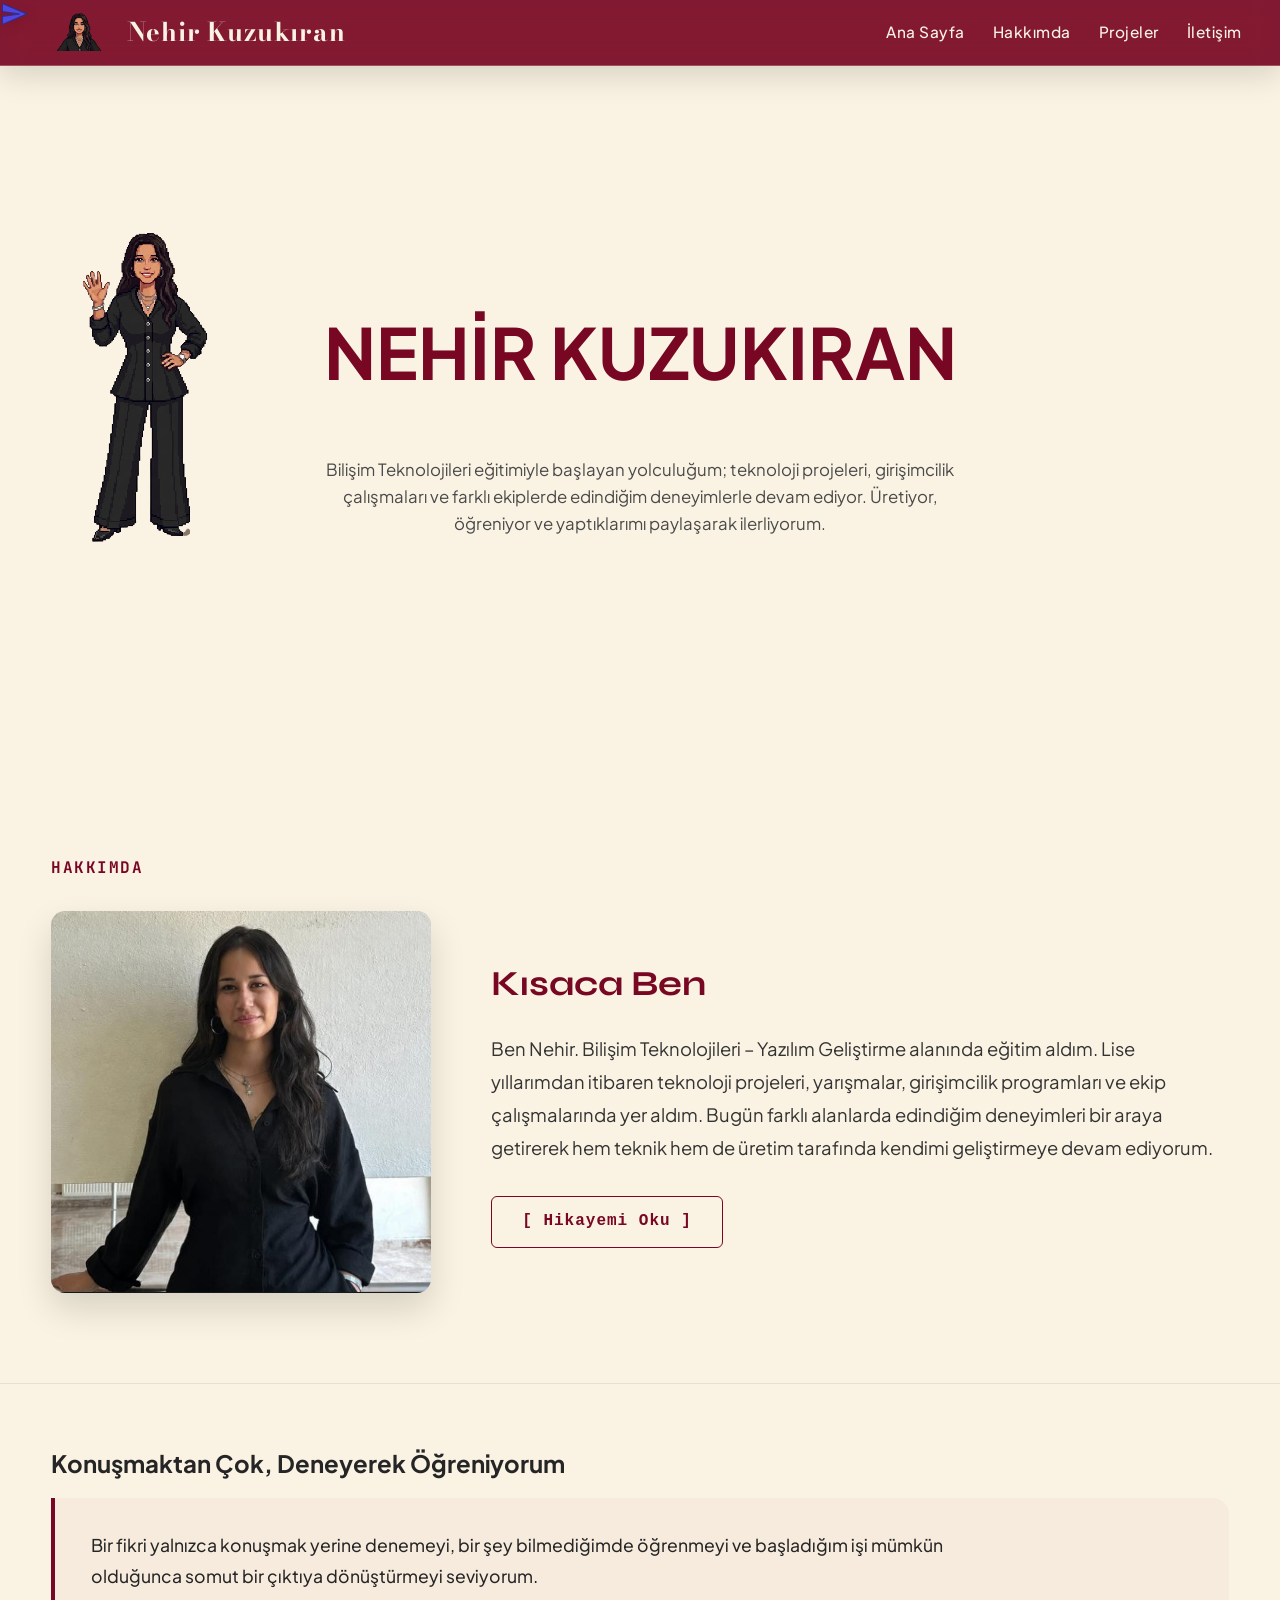
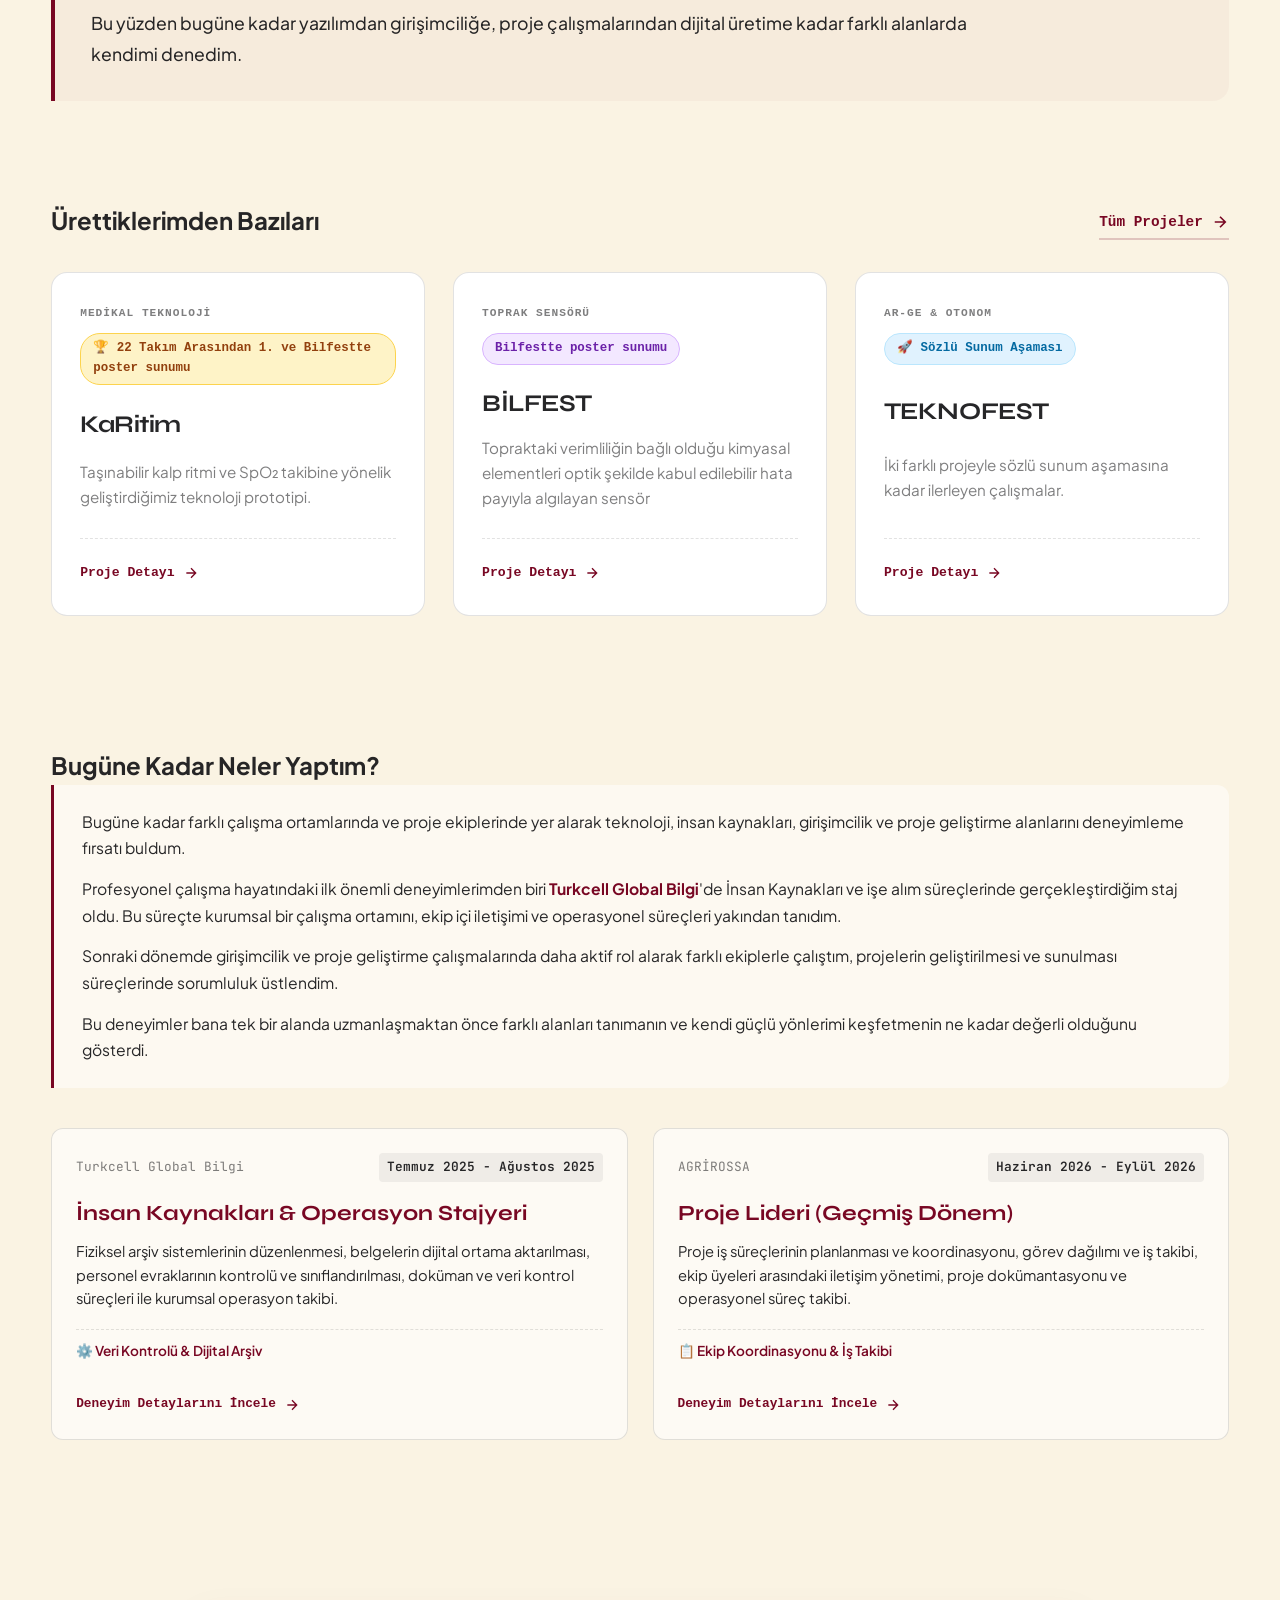
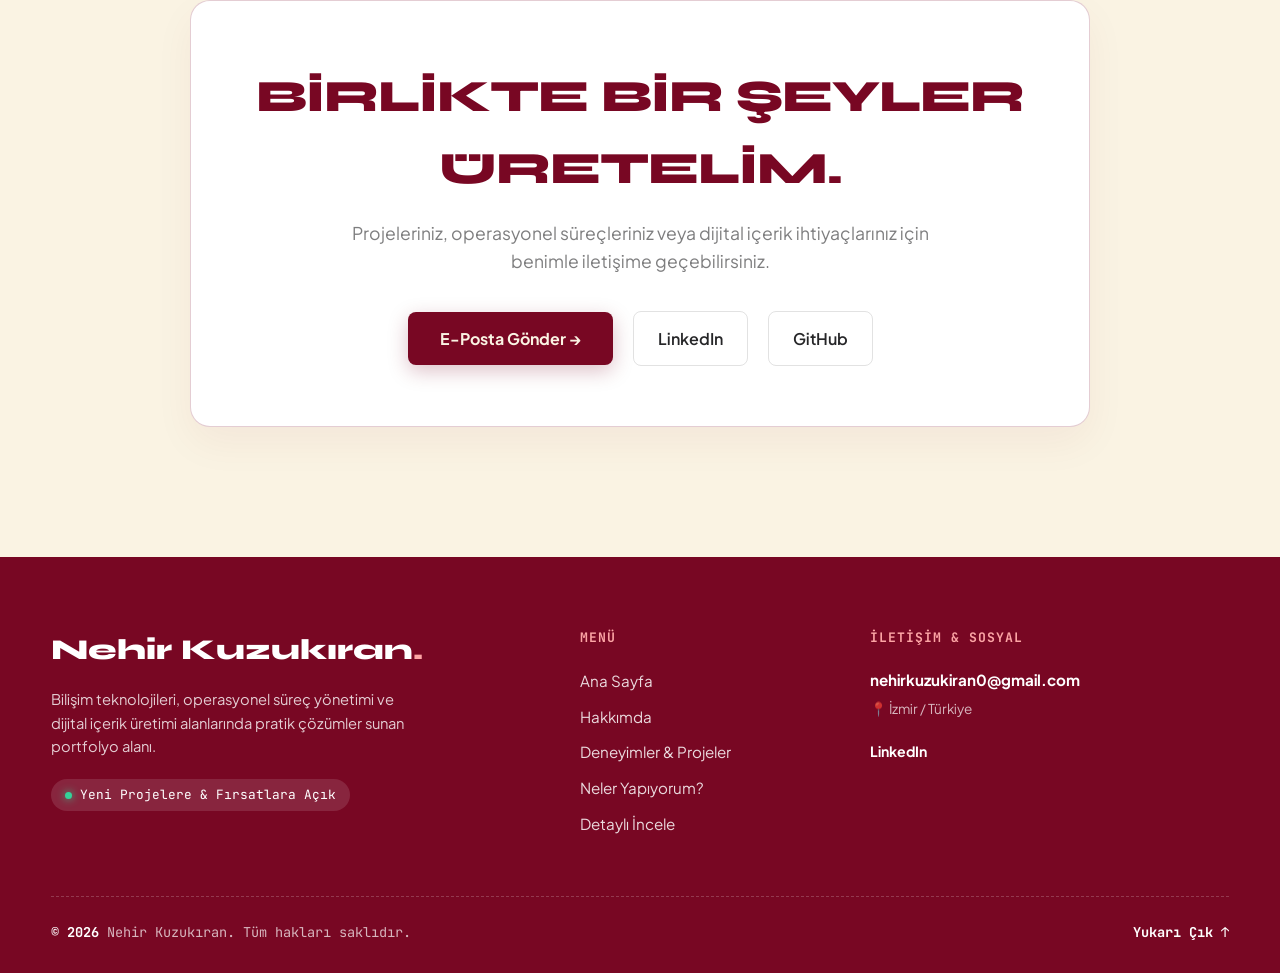
==== commit a9cbe4c2: "Update index.html" ====
--- a/index.html
+++ b/index.html
@@ -103,7 +103,7 @@
       
       <div class="about-container">
         <div class="about-photo-wrapper">
-          <img src="hakkında.jpg" alt="Nehir Kuzukıran" class="about-photo">
+          <img src="hakkında.JPG" alt="Nehir Kuzukıran" class="about-photo">
         </div>
 
         <div class="about-content">
@@ -574,4 +574,4 @@
     });
   </script>
 </body>
-</html>+</html>
